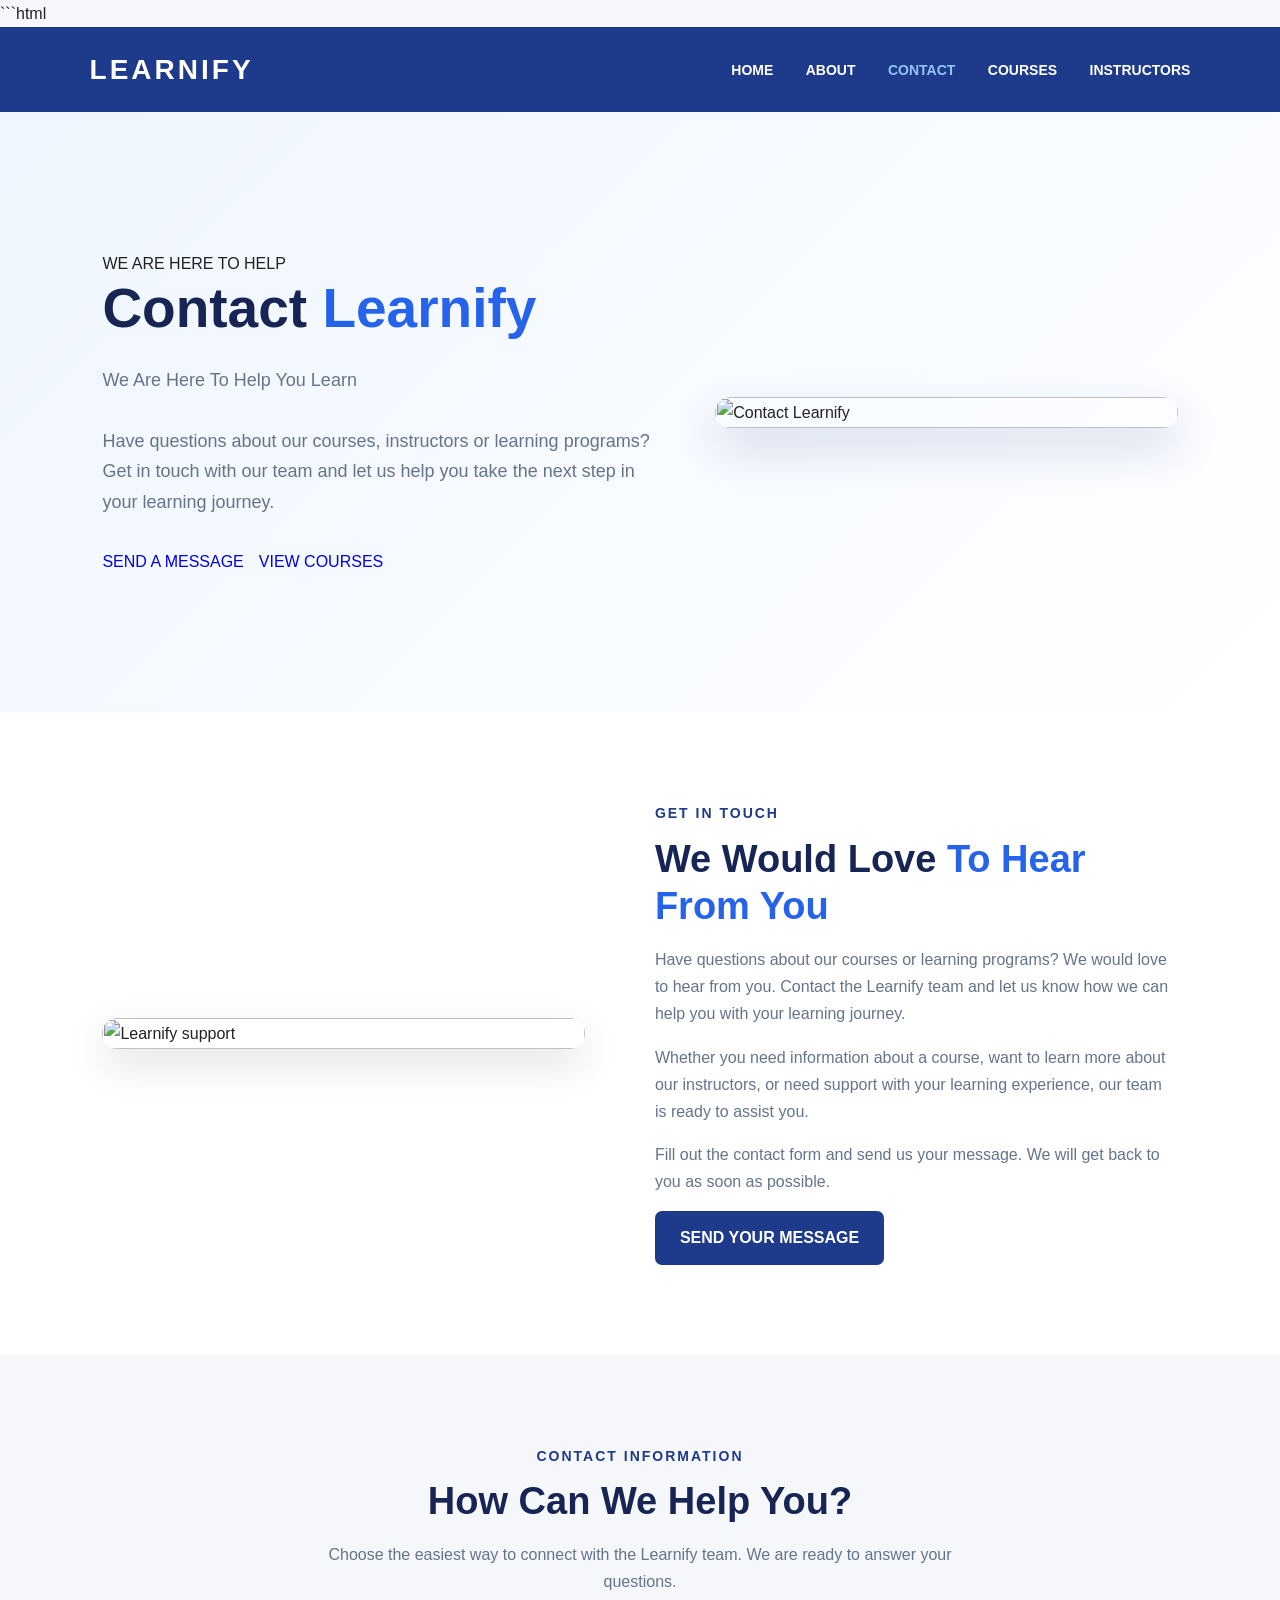
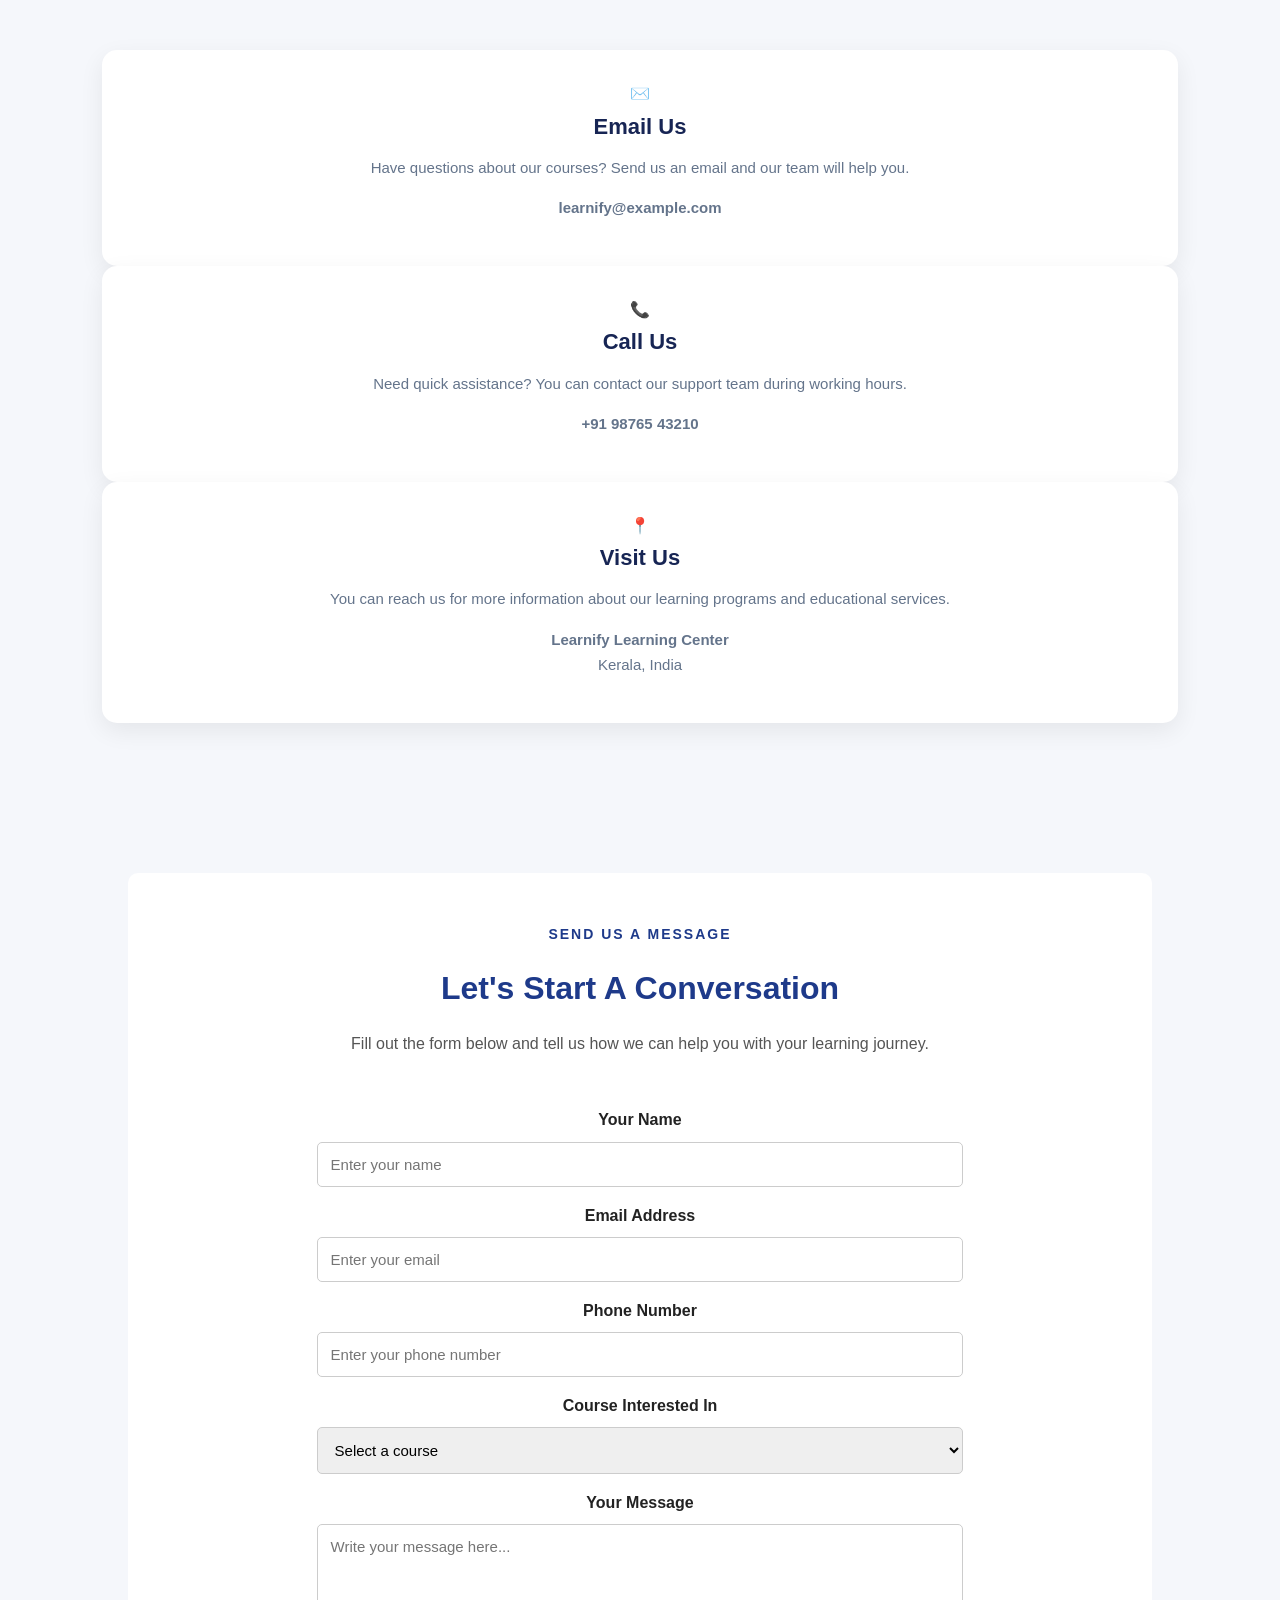
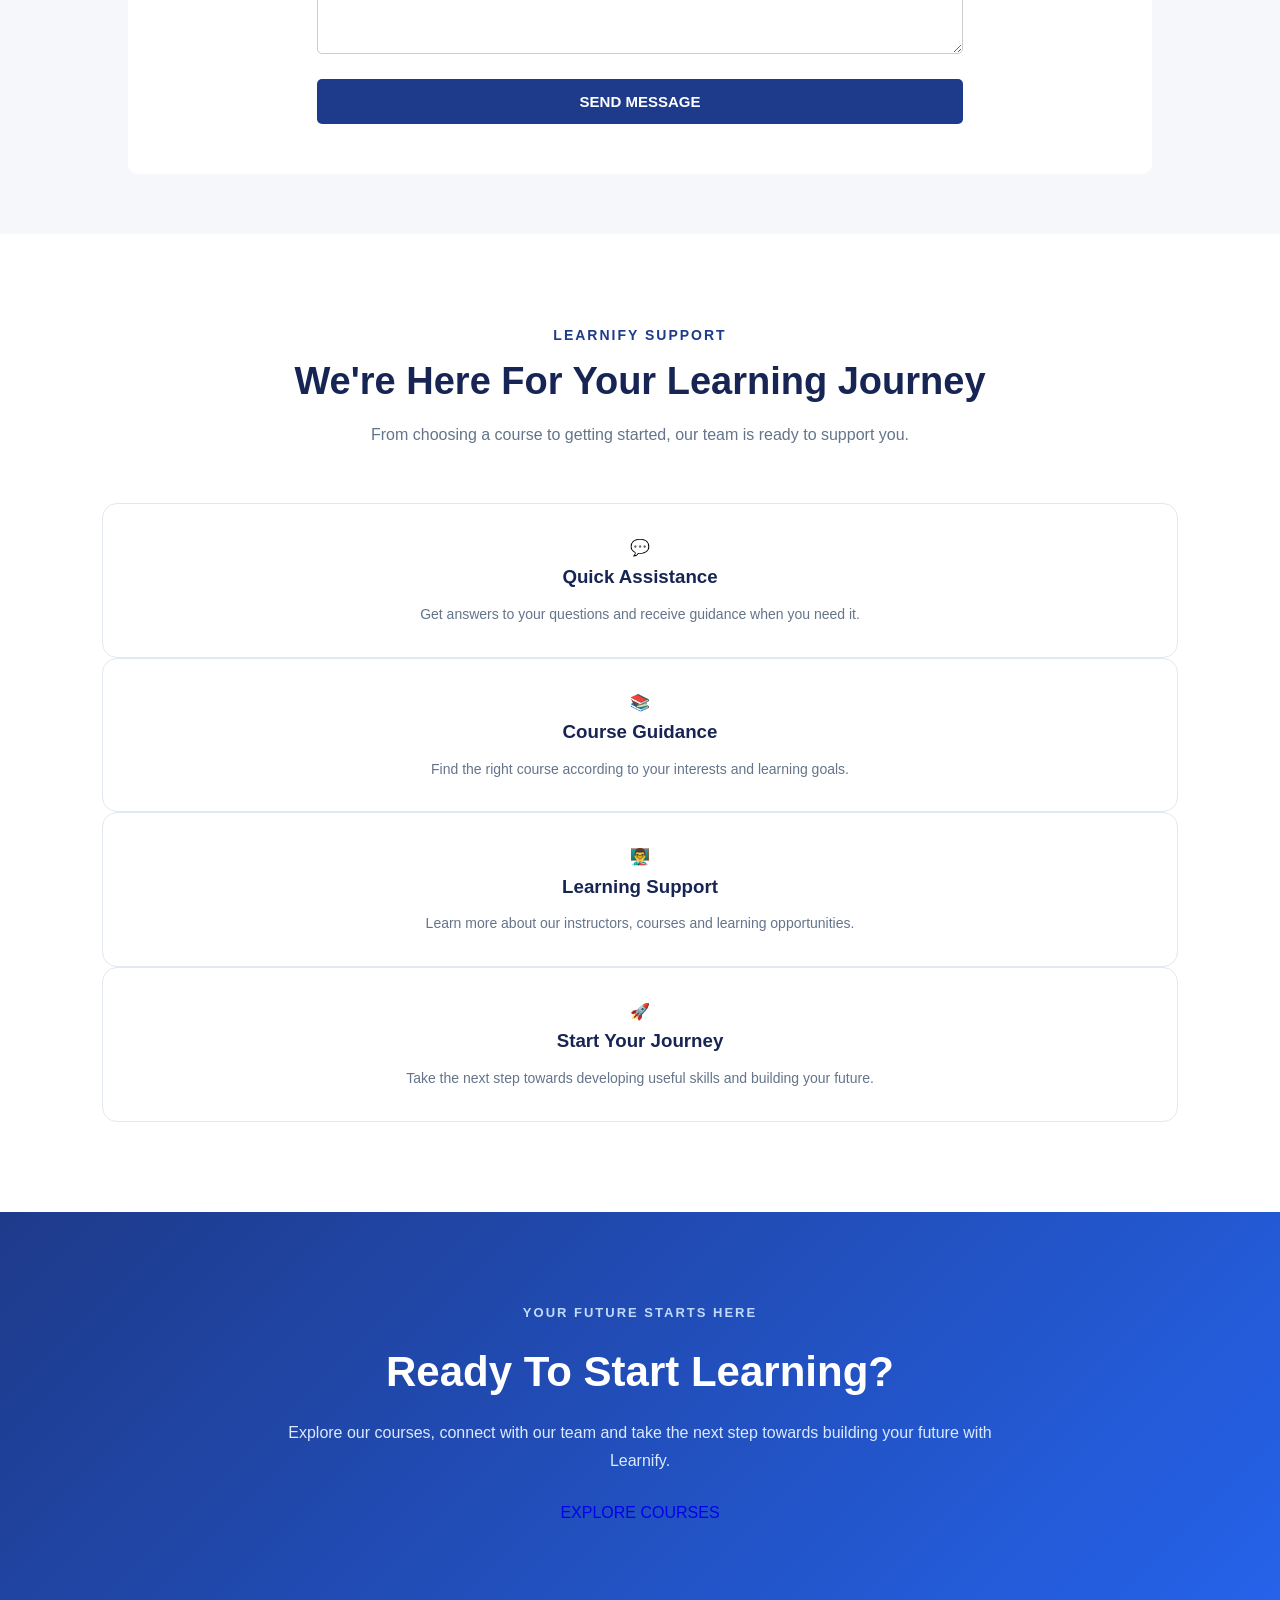
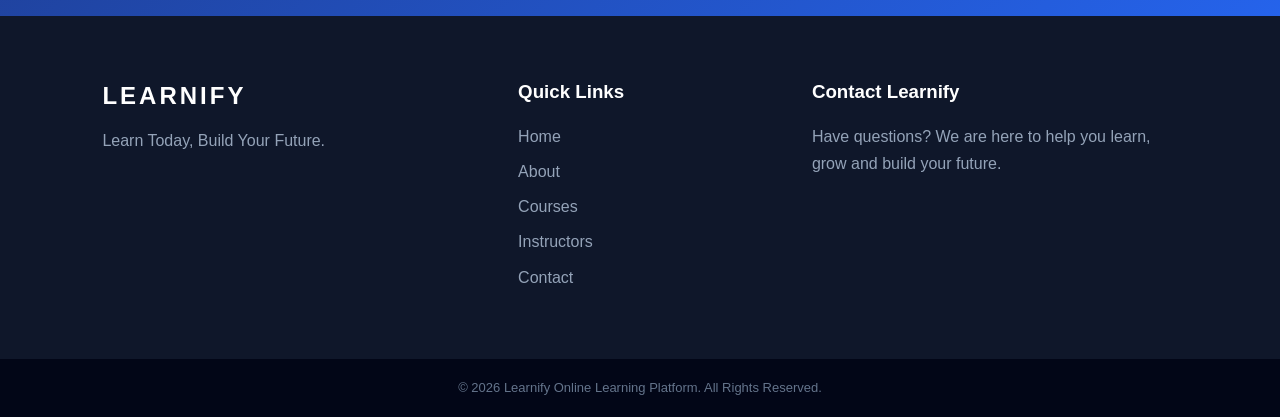
==== contact.html @ 984e8131 "Add files via upload" ====
```html
<!DOCTYPE html>
<html lang="en">

<head>

    <meta charset="UTF-8">

    <meta name="viewport" content="width=device-width, initial-scale=1.0">

    <title>Contact Learnify</title>

    <link rel="stylesheet" href="styles.css">

</head>

<body>


    <!-- ================= NAVIGATION BAR ================= -->

    <header class="navbar">

        <div class="logo">

            <h1>LEARNIFY</h1>

        </div>


        <div class="linkbox">

            <a href="index.html" class="toplink">HOME</a>

            <a href="about.html" class="toplink">ABOUT</a>

            <a href="contact.html" class="toplink active">CONTACT</a>

            <a href="courses.html" class="toplink">COURSES</a>

            <a href="instructor.html" class="toplink">INSTRUCTORS</a>

        </div>

    </header>


    <!-- ================= CONTACT HERO ================= -->

    <section class="hero">

        <div class="hero-content">

            <span class="hero-label">
                WE ARE HERE TO HELP
            </span>

            <h1>
                Contact
                <span>Learnify</span>
            </h1>

            <p>
                We Are Here To Help You Learn
            </p>

            <p>
                Have questions about our courses, instructors or
                learning programs? Get in touch with our team and
                let us help you take the next step in your learning journey.
            </p>

            <div class="hero-buttons">

                <a href="#contact-form" class="btn-primary">
                    SEND A MESSAGE
                </a>

                <a href="courses.html" class="btn-secondary">
                    VIEW COURSES
                </a>

            </div>

        </div>


        <div class="hero-image">

            <img
                src="images/contact learnify.png"
                alt="Contact Learnify"
            >

        </div>

    </section>


    <!-- ================= CONTACT INTRODUCTION ================= -->

    <section class="about-section">

        <div class="about-image">

            <img
                src="images/contact learnify.png"
                alt="Learnify support"
            >

        </div>


        <div class="about-content">

            <span class="section-label">
                GET IN TOUCH
            </span>

            <h2>
                We Would Love
                <span>To Hear From You</span>
            </h2>

            <p>
                Have questions about our courses or learning programs?
                We would love to hear from you. Contact the Learnify
                team and let us know how we can help you with your
                learning journey.
            </p>

            <p>
                Whether you need information about a course, want to
                learn more about our instructors, or need support with
                your learning experience, our team is ready to assist you.
            </p>

            <p>
                Fill out the contact form and send us your message.
                We will get back to you as soon as possible.
            </p>

            <a href="#contact-form" class="read-btn">
                SEND YOUR MESSAGE
            </a>

        </div>

    </section>


    <!-- ================= CONTACT INFORMATION ================= -->

    <section class="services">

        <div class="section-heading">

            <span class="section-label">
                CONTACT INFORMATION
            </span>

            <h2>
                How Can We Help You?
            </h2>

            <p>
                Choose the easiest way to connect with the Learnify team.
                We are ready to answer your questions.
            </p>

        </div>


        <div class="service-grid">


            <!-- EMAIL -->

            <div class="service-card">

                <div class="service-icon">
                    ✉️
                </div>

                <h3>
                    Email Us
                </h3>

                <p>
                    Have questions about our courses?
                    Send us an email and our team will
                    help you.
                </p>

                <p>
                    <b>learnify@example.com</b>
                </p>

            </div>


            <!-- PHONE -->

            <div class="service-card">

                <div class="service-icon">
                    📞
                </div>

                <h3>
                    Call Us
                </h3>

                <p>
                    Need quick assistance? You can contact
                    our support team during working hours.
                </p>

                <p>
                    <b>+91 98765 43210</b>
                </p>

            </div>


            <!-- ADDRESS -->

            <div class="service-card">

                <div class="service-icon">
                    📍
                </div>

                <h3>
                    Visit Us
                </h3>

                <p>
                    You can reach us for more information
                    about our learning programs and
                    educational services.
                </p>

                <p>
                    <b>Learnify Learning Center</b><br>
                    Kerala, India
                </p>

            </div>

        </div>

    </section>


    <!-- ================= CONTACT FORM ================= -->


<!-- ================= CONTACT SECTION ================= -->

<section class="contact-section" id="contact-form">

    <div class="contact-content">

        <span class="section-label">
            SEND US A MESSAGE
        </span>

        <h2>
            Let's Start A Conversation
        </h2>

        <p>
            Fill out the form below and tell us how we can
            help you with your learning journey.
        </p>

    </div>


    <div class="contact-form">

        <form action="#" method="post">

            <!-- NAME -->
            <label for="name">
                Your Name
            </label>

            <input
                type="text"
                id="name"
                name="name"
                placeholder="Enter your name"
                required
            >


            <!-- EMAIL -->
            <label for="email">
                Email Address
            </label>

            <input
                type="email"
                id="email"
                name="email"
                placeholder="Enter your email"
                required
            >


            <!-- PHONE -->
            <label for="phone">
                Phone Number
            </label>

            <input
                type="tel"
                id="phone"
                name="phone"
                placeholder="Enter your phone number"
            >


            <!-- COURSE -->
            <label for="course">
                Course Interested In
            </label>

            <select id="course" name="course" required>

                <option value="">
                    Select a course
                </option>

                <option value="web-development">
                    Web Development
                </option>

                <option value="python">
                    Python Programming
                </option>

                <option value="ui-ux">
                    UI/UX Design
                </option>

                <option value="digital-marketing">
                    Digital Marketing
                </option>

            </select>


            <!-- MESSAGE -->
            <label for="message">
                Your Message
            </label>

            <textarea
                id="message"
                name="message"
                rows="6"
                placeholder="Write your message here..."
                required
            ></textarea>


            <!-- BUTTON -->
            <button type="submit">
                SEND MESSAGE
            </button>

        </form>

    </div>

</section>




    <!-- ================= WHY CONTACT LEARNIFY ================= -->

    <section class="why-section">

        <div class="section-heading">

            <span class="section-label">
                LEARNIFY SUPPORT
            </span>

            <h2>
                We're Here For Your Learning Journey
            </h2>

            <p>
                From choosing a course to getting started,
                our team is ready to support you.
            </p>

        </div>


        <div class="why-grid">


            <div class="why-card">

                <div class="why-icon">
                    💬
                </div>

                <h3>
                    Quick Assistance
                </h3>

                <p>
                    Get answers to your questions and
                    receive guidance when you need it.
                </p>

            </div>


            <div class="why-card">

                <div class="why-icon">
                    📚
                </div>

                <h3>
                    Course Guidance
                </h3>

                <p>
                    Find the right course according to
                    your interests and learning goals.
                </p>

            </div>


            <div class="why-card">

                <div class="why-icon">
                    👨‍🏫
                </div>

                <h3>
                    Learning Support
                </h3>

                <p>
                    Learn more about our instructors,
                    courses and learning opportunities.
                </p>

            </div>


            <div class="why-card">

                <div class="why-icon">
                    🚀
                </div>

                <h3>
                    Start Your Journey
                </h3>

                <p>
                    Take the next step towards developing
                    useful skills and building your future.
                </p>

            </div>

        </div>

    </section>


    <!-- ================= CALL TO ACTION ================= -->

    <section class="cta-section">

        <div class="cta-content">

            <span class="section-label">
                YOUR FUTURE STARTS HERE
            </span>

            <h2>
                Ready To Start Learning?
            </h2>

            <p>
                Explore our courses, connect with our team
                and take the next step towards building
                your future with Learnify.
            </p>

            <a href="courses.html" class="cta-btn">
                EXPLORE COURSES
            </a>

        </div>

    </section>


    <!-- ================= FOOTER ================= -->

    <footer class="footer">


        <div class="footer-logo">

            <h2>
                LEARNIFY
            </h2>

            <p>
                Learn Today, Build Your Future.
            </p>

        </div>


        <div class="footer-links">

            <h3>
                Quick Links
            </h3>

            <a href="index.html">
                Home
            </a>

            <a href="about.html">
                About
            </a>

            <a href="courses.html">
                Courses
            </a>

            <a href="instructor.html">
                Instructors
            </a>

            <a href="contact.html">
                Contact
            </a>

        </div>


        <div class="footer-info">

            <h3>
                Contact Learnify
            </h3>

            <p>
                Have questions?
                We are here to help you learn,
                grow and build your future.
            </p>

        </div>

    </footer>


    <!-- ================= COPYRIGHT ================= -->

    <div class="copyright">

        <p>
            © 2026 Learnify Online Learning Platform.
            All Rights Reserved.
        </p>

    </div>


</body>

</html>
---- styles.css ----
/* =========================
   GENERAL
========================= */

* {
    margin: 0;
    padding: 0;
    box-sizing: border-box;
}

html {
    scroll-behavior: smooth;
}

body {
    font-family: Arial, Helvetica, sans-serif;
    background-color: #f5f7fb;
    color: #222;
    line-height: 1.7;
}

a {
    text-decoration: none;
}


/* =========================
   NAVIGATION
========================= */

.navbar {
    width: 100%;
    min-height: 85px;
    display: flex;
    align-items: center;
    background-color: #1e3a8a;
    padding: 0 7%;
}

.logo {
    width: 30%;
}

.logo h1 {
    color: white;
    letter-spacing: 3px;
    font-size: 28px;
}

.linkbox {
    width: 70%;
    text-align: right;
}

.toplink {
    color: white;
    display: inline-block;
    margin-left: 28px;
    font-size: 14px;
    font-weight: bold;
    transition: 0.3s;
}

.toplink:hover,
.toplink.active {
    color: #93c5fd;
}


/* =========================
   HERO
========================= */

.hero {
    min-height: 600px;
    display: flex;
    align-items: center;
    justify-content: space-between;
    padding: 70px 8%;
    background: linear-gradient(
        135deg,
        #eff6ff,
        #ffffff
    );
}

.hero-content {
    width: 52%;
}

.hero-small {
    display: inline-block;
    color: #2563eb;
    font-size: 14px;
    font-weight: bold;
    letter-spacing: 2px;
    margin-bottom: 15px;
}

.hero h1 {
    font-size: 55px;
    line-height: 1.15;
    color: #172554;
    margin-bottom: 25px;
}

.hero h1 span {
    color: #2563eb;
}

.hero p {
    max-width: 580px;
    font-size: 18px;
    color: #64748b;
    margin-bottom: 30px;
}

.hero-image {
    width: 43%;
}

.hero-image img {
    width: 100%;
    border-radius: 25px;
    box-shadow: 0 20px 45px rgba(30, 58, 138, 0.18);
}


/* =========================
   BUTTONS
========================= */

.hero-buttons {
    display: flex;
    gap: 15px;
}

.primary-btn,
.secondary-btn,
.read-btn,
.cta-button {
    display: inline-block;
    padding: 13px 25px;
    border-radius: 7px;
    font-weight: bold;
    transition: 0.3s;
}

.primary-btn {
    background-color: #2563eb;
    color: white;
}

.primary-btn:hover {
    background-color: #1d4ed8;
    transform: translateY(-3px);
}

.secondary-btn {
    border: 2px solid #2563eb;
    color: #2563eb;
}

.secondary-btn:hover {
    background-color: #2563eb;
    color: white;
}

.read-btn {
    background-color: #1e3a8a;
    color: white;
}

.read-btn:hover {
    background-color: #2563eb;
    transform: translateY(-3px);
}


/* =========================
   COMMON SECTION
========================= */

section {
    padding: 90px 8%;
}

.section-heading {
    text-align: center;
    max-width: 700px;
    margin: 0 auto 55px;
}

.section-label {
    color: #2563eb;
    font-size: 13px;
    font-weight: bold;
    letter-spacing: 2px;
}

.section-heading h2,
.about-content h2,
.benefits-content h2 {
    font-size: 38px;
    color: #172554;
    line-height: 1.25;
    margin: 10px 0 15px;
}

.section-heading p {
    color: #64748b;
}


/* =========================
   ABOUT
========================= */

.about-section {
    display: flex;
    align-items: center;
    gap: 70px;
    background-color: white;
}

.about-image {
    width: 48%;
}

.about-image img {
    width: 100%;
    border-radius: 20px;
    box-shadow: 0 15px 40px rgba(0, 0, 0, 0.12);
}

.about-content {
    width: 52%;
}

.about-content h2 span,
.benefits-content h2 span {
    color: #2563eb;
}

.about-content p {
    color: #64748b;
    margin-bottom: 16px;
}


/* =========================
   SERVICES
========================= */

.services-section {
    background-color: #f5f7fb;
}

.service-container {
    display: grid;
    grid-template-columns: repeat(3, 1fr);
    gap: 25px;
}

.service-card {
    position: relative;
    background-color: white;
    padding: 30px;
    border-radius: 15px;
    text-align: center;
    box-shadow: 0 8px 25px rgba(0, 0, 0, 0.07);
    transition: 0.3s;
}

.service-card:hover {
    transform: translateY(-10px);
    box-shadow: 0 18px 35px rgba(30, 58, 138, 0.15);
}

.service-number {
    position: absolute;
    top: 18px;
    right: 20px;
    color: #dbeafe;
    font-size: 22px;
    font-weight: bold;
}

.service-pic {
    width: 100%;
    height: 190px;
    object-fit: cover;
    border-radius: 10px;
    margin-bottom: 20px;
}

.service-card h3 {
    color: #172554;
    font-size: 22px;
    margin-bottom: 10px;
}

.service-card p {
    color: #64748b;
    font-size: 15px;
    margin-bottom: 15px;
}

.service-card a {
    color: #2563eb;
    font-weight: bold;
}


/* =========================
   WHY CHOOSE US
========================= */

.why-section {
    background-color: white;
}

.why-container {
    display: grid;
    grid-template-columns: repeat(4, 1fr);
    gap: 20px;
}

.why-card {
    padding: 30px 22px;
    border: 1px solid #e2e8f0;
    border-radius: 15px;
    text-align: center;
    transition: 0.3s;
}

.why-card:hover {
    border-color: #2563eb;
    transform: translateY(-7px);
}

.icon-circle {
    width: 55px;
    height: 55px;
    margin: 0 auto 18px;
    display: flex;
    justify-content: center;
    align-items: center;
    border-radius: 50%;
    background-color: #dbeafe;
    color: #2563eb;
    font-size: 22px;
    font-weight: bold;
}

.why-card h3 {
    color: #172554;
    margin-bottom: 10px;
}

.why-card p {
    color: #64748b;
    font-size: 14px;
}


/* =========================
   PROCESS
========================= */

.process-section {
    background-color: #eff6ff;
}

.process-container {
    display: grid;
    grid-template-columns: repeat(4, 1fr);
    gap: 20px;
}

.process-card {
    background-color: white;
    padding: 30px 22px;
    border-radius: 15px;
    position: relative;
    box-shadow: 0 8px 20px rgba(30, 58, 138, 0.08);
}

.process-number {
    color: #2563eb;
    font-size: 32px;
    font-weight: bold;
    margin-bottom: 15px;
}

.process-card h3 {
    color: #172554;
    margin-bottom: 10px;
}

.process-card p {
    color: #64748b;
    font-size: 14px;
}


/* =========================
   BENEFITS
========================= */

.benefits-section {
    background-color: #172554;
    display: flex;
    gap: 60px;
    align-items: center;
}

.benefits-content {
    width: 40%;
}

.benefits-content h2 {
    color: white;
}

.benefits-content p {
    color: #cbd5e1;
    margin-bottom: 15px;
}

.benefits-container {
    width: 60%;
    display: grid;
    grid-template-columns: repeat(3, 1fr);
    gap: 15px;
}

.benefit-card {
    background-color: rgba(255, 255, 255, 0.08);
    padding: 25px;
    border-radius: 12px;
    border: 1px solid rgba(255, 255, 255, 0.12);
}

.benefit-card h3 {
    color: white;
    margin-bottom: 10px;
}

.benefit-card p {
    color: #cbd5e1;
    font-size: 14px;
}


/* =========================
   CATEGORIES
========================= */

.categories-section {
    background-color: #f8fafc;
}

.category-container {
    display: grid;
    grid-template-columns: repeat(4, 1fr);
    gap: 20px;
}

.category-card {
    background-color: white;
    padding: 30px;
    border-radius: 15px;
    text-align: center;
    border: 1px solid #e2e8f0;
    transition: 0.3s;
}

.category-card:hover {
    transform: translateY(-8px);
    box-shadow: 0 15px 30px rgba(30, 58, 138, 0.1);
}

.category-icon {
    display: flex;
    width: 70px;
    height: 70px;
    margin: 0 auto 20px;
    align-items: center;
    justify-content: center;
    border-radius: 50%;
    background-color: #dbeafe;
    color: #2563eb;
    font-weight: bold;
}

.category-card h3 {
    color: #172554;
    margin-bottom: 10px;
}

.category-card p {
    color: #64748b;
    font-size: 14px;
}


/* =========================
   POPULAR COURSES
========================= */

.courses-section {
    background-color: white;
}

.course-container {
    display: grid;
    grid-template-columns: repeat(4, 1fr);
    gap: 22px;
}

.course-card {
    border-radius: 15px;
    overflow: hidden;
    background-color: white;
    border: 1px solid #e2e8f0;
    transition: 0.3s;
}

.course-card:hover {
    transform: translateY(-8px);
    box-shadow: 0 18px 35px rgba(30, 58, 138, 0.12);
}

.course-top {
    height: 130px;
    background: linear-gradient(
        135deg,
        #1e3a8a,
        #2563eb
    );
    color: white;
    display: flex;
    align-items: center;
    justify-content: center;
    font-size: 14px;
    font-weight: bold;
    letter-spacing: 1px;
}

.course-content {
    padding: 25px;
}

.course-content h3 {
    color: #172554;
    margin-bottom: 10px;
}

.course-content p {
    color: #64748b;
    font-size: 14px;
    margin-bottom: 15px;
}

.course-content a {
    color: #2563eb;
    font-weight: bold;
}


/* =========================
   CTA
========================= */

.cta-section {
    background: linear-gradient(
        135deg,
        #1e3a8a,
        #2563eb
    );
    text-align: center;
}

.cta-content {
    max-width: 750px;
    margin: auto;
}

.cta-content > span {
    color: #bfdbfe;
    font-size: 13px;
    font-weight: bold;
    letter-spacing: 2px;
}

.cta-content h2 {
    color: white;
    font-size: 42px;
    margin: 12px 0;
}

.cta-content p {
    color: #dbeafe;
    margin-bottom: 25px;
}

.cta-button {
    background-color: white;
    color: #1e3a8a;
}

.cta-button:hover {
    transform: translateY(-3px);
    background-color: #eff6ff;
}


/* =========================
   CONTACT
========================= */

.contact-section {
    background-color: #f8fafc;
    text-align: center;
}

.contact-content {
    max-width: 650px;
    margin: auto;
}

.contact-content h2 {
    color: #172554;
    font-size: 40px;
    margin: 10px 0;
}

.contact-content p {
    color: #64748b;
    margin-bottom: 25px;
}


/* =========================
   FOOTER
========================= */

.footer {
    background-color: #0f172a;
    color: white;
    padding: 60px 8%;
    display: grid;
    grid-template-columns: 1.5fr 1fr 1.5fr;
    gap: 50px;
}

.footer-logo h2 {
    letter-spacing: 3px;
    margin-bottom: 10px;
}

.footer-logo p,
.footer-info p {
    color: #94a3b8;
}

.footer-links h3,
.footer-info h3 {
    margin-bottom: 15px;
}

.footer-links a {
    display: block;
    color: #94a3b8;
    margin-bottom: 8px;
    transition: 0.3s;
}

.footer-links a:hover {
    color: white;
}

.copyright {
    background-color: #020617;
    color: #64748b;
    text-align: center;
    padding: 18px;
}

.copyright p {
    font-size: 13px;
}


/* =========================
   RESPONSIVE TABLET
========================= */

@media (max-width: 1000px) {

    .hero {
        padding: 60px 5%;
    }

    .hero h1 {
        font-size: 45px;
    }

    section {
        padding: 70px 5%;
    }

    .service-container,
    .why-container,
    .process-container,
    .category-container,
    .course-container {
        grid-template-columns: repeat(2, 1fr);
    }

    .benefits-section {
        display: block;
    }

    .benefits-content,
    .benefits-container {
        width: 100%;
    }

    .benefits-container {
        margin-top: 30px;
    }

}


/* =========================
   RESPONSIVE MOBILE
========================= */

@media (max-width: 700px) {

    .navbar {
        display: block;
        text-align: center;
        padding: 20px;
    }

    .logo,
    .linkbox {
        width: 100%;
        text-align: center;
    }

    .logo {
        margin-bottom: 15px;
    }

    .toplink {
        margin: 7px;
        font-size: 12px;
    }


    .hero {
        display: block;
        text-align: center;
        padding: 50px 6%;
    }

    .hero-content,
    .hero-image {
        width: 100%;
    }

    .hero-image {
        margin-top: 40px;
    }

    .hero h1 {
        font-size: 38px;
    }

    .hero p {
        font-size: 16px;
    }

    .hero-buttons {
        justify-content: center;
        flex-wrap: wrap;
    }


    .about-section {
        display: block;
    }

    .about-image,
    .about-content {
        width: 100%;
    }

    .about-content {
        margin-top: 35px;
    }


    .service-container,
    .why-container,
    .process-container,
    .category-container,
    .course-container {
        grid-template-columns: 1fr;
    }


    .benefits-section {
        display: block;
    }

    .benefits-content,
    .benefits-container {
        width: 100%;
    }

    .benefits-container {
        grid-template-columns: 1fr;
        margin-top: 30px;
    }


    .section-heading h2,
    .about-content h2,
    .benefits-content h2 {
        font-size: 30px;
    }

    .cta-content h2 {
        font-size: 32px;
    }


    .footer {
        grid-template-columns: 1fr;
        gap: 30px;
        padding: 45px 8%;
    }

}



/* ================= CONTACT SECTION ================= */

.contact-section {
    width: 80%;
    margin: 60px auto;
    padding: 50px;
    background-color: white;
    border-radius: 10px;
    box-sizing: border-box;
}


/* Contact heading */

.contact-content {
    text-align: center;
    margin-bottom: 35px;
}

.section-label {
    color: #1e3a8a;
    font-size: 14px;
    font-weight: bold;
    letter-spacing: 2px;
}

.contact-content h2 {
    font-size: 32px;
    color: #1e3a8a;
    margin: 15px 0;
}

.contact-content p {
    color: #555;
    font-size: 16px;
    line-height: 1.6;
}


/* Form */

.contact-form {
    width: 70%;
    margin: auto;
}

.contact-form form {
    display: flex;
    flex-direction: column;
}

.contact-form label {
    margin-bottom: 8px;
    margin-top: 15px;
    font-weight: bold;
    color: #222;
}

.contact-form input,
.contact-form select,
.contact-form textarea {
    width: 100%;
    padding: 13px;
    border: 1px solid #ccc;
    border-radius: 5px;
    font-size: 15px;
    font-family: Arial, Helvetica, sans-serif;
    box-sizing: border-box;
}

.contact-form input:focus,
.contact-form select:focus,
.contact-form textarea:focus {
    outline: none;
    border-color: #1e3a8a;
}

.contact-form textarea {
    resize: vertical;
}


/* Button */

.contact-form button {
    margin-top: 25px;
    padding: 14px;
    background-color: #1e3a8a;
    color: white;
    border: none;
    border-radius: 5px;
    font-size: 15px;
    font-weight: bold;
    cursor: pointer;
}

.contact-form button:hover {
    background-color: #162d6b;
}


/* ================= MOBILE ================= */

@media (max-width: 768px) {

    .contact-section {
        width: 90%;
        padding: 30px 20px;
    }

    .contact-form {
        width: 100%;
    }

    .contact-content h2 {
        font-size: 26px;
    }

}
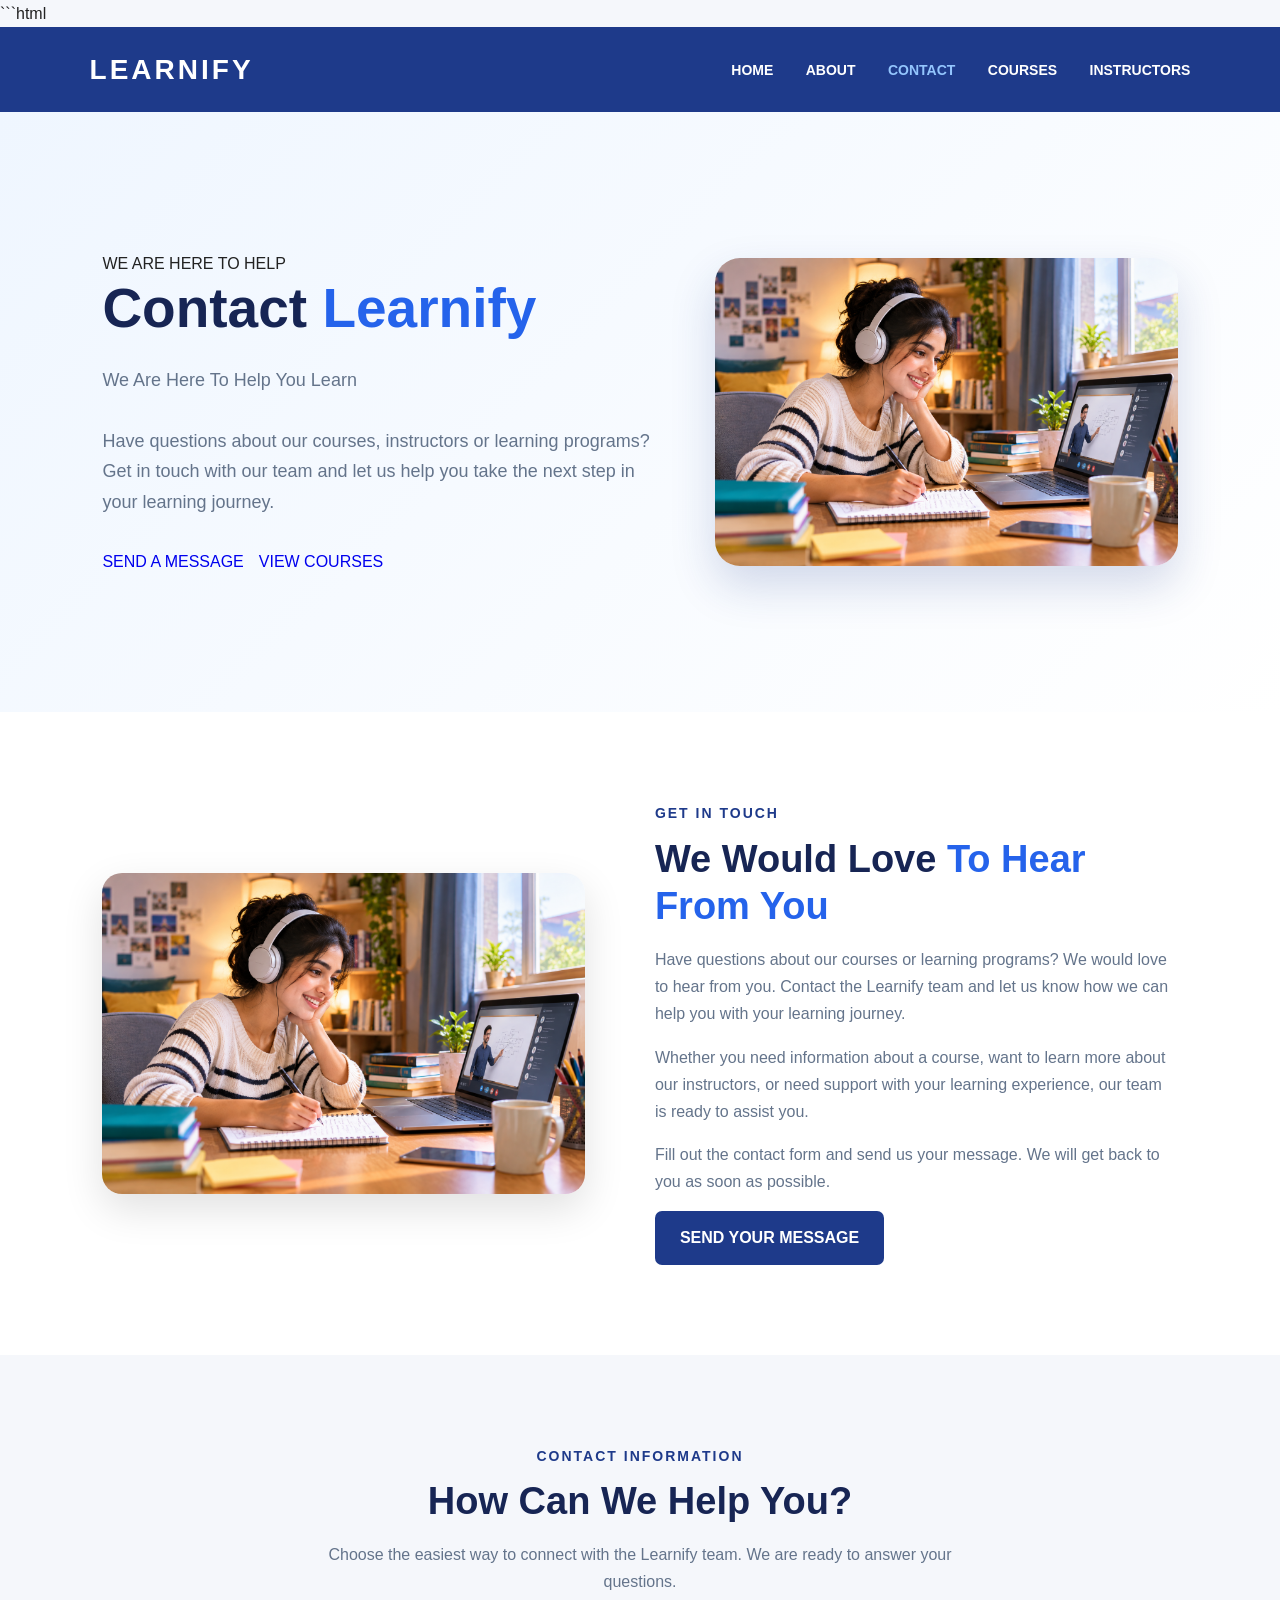
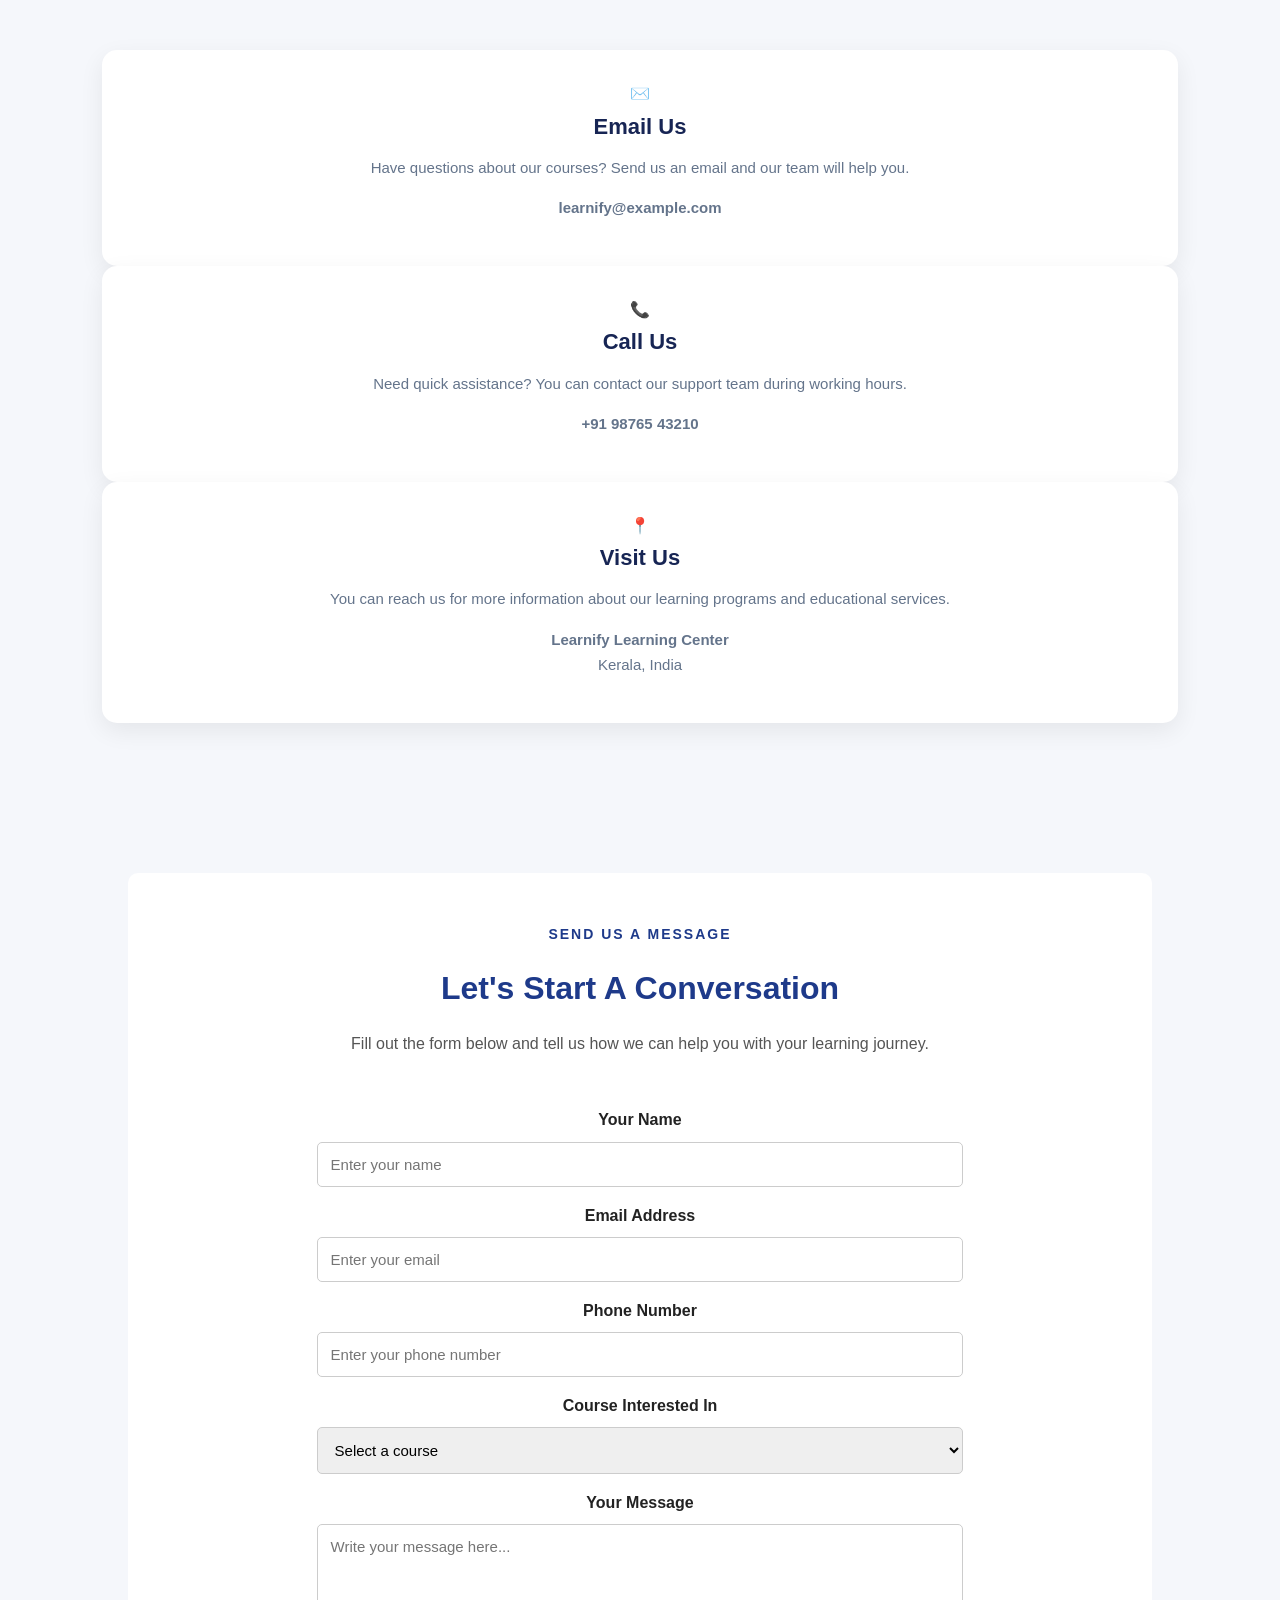
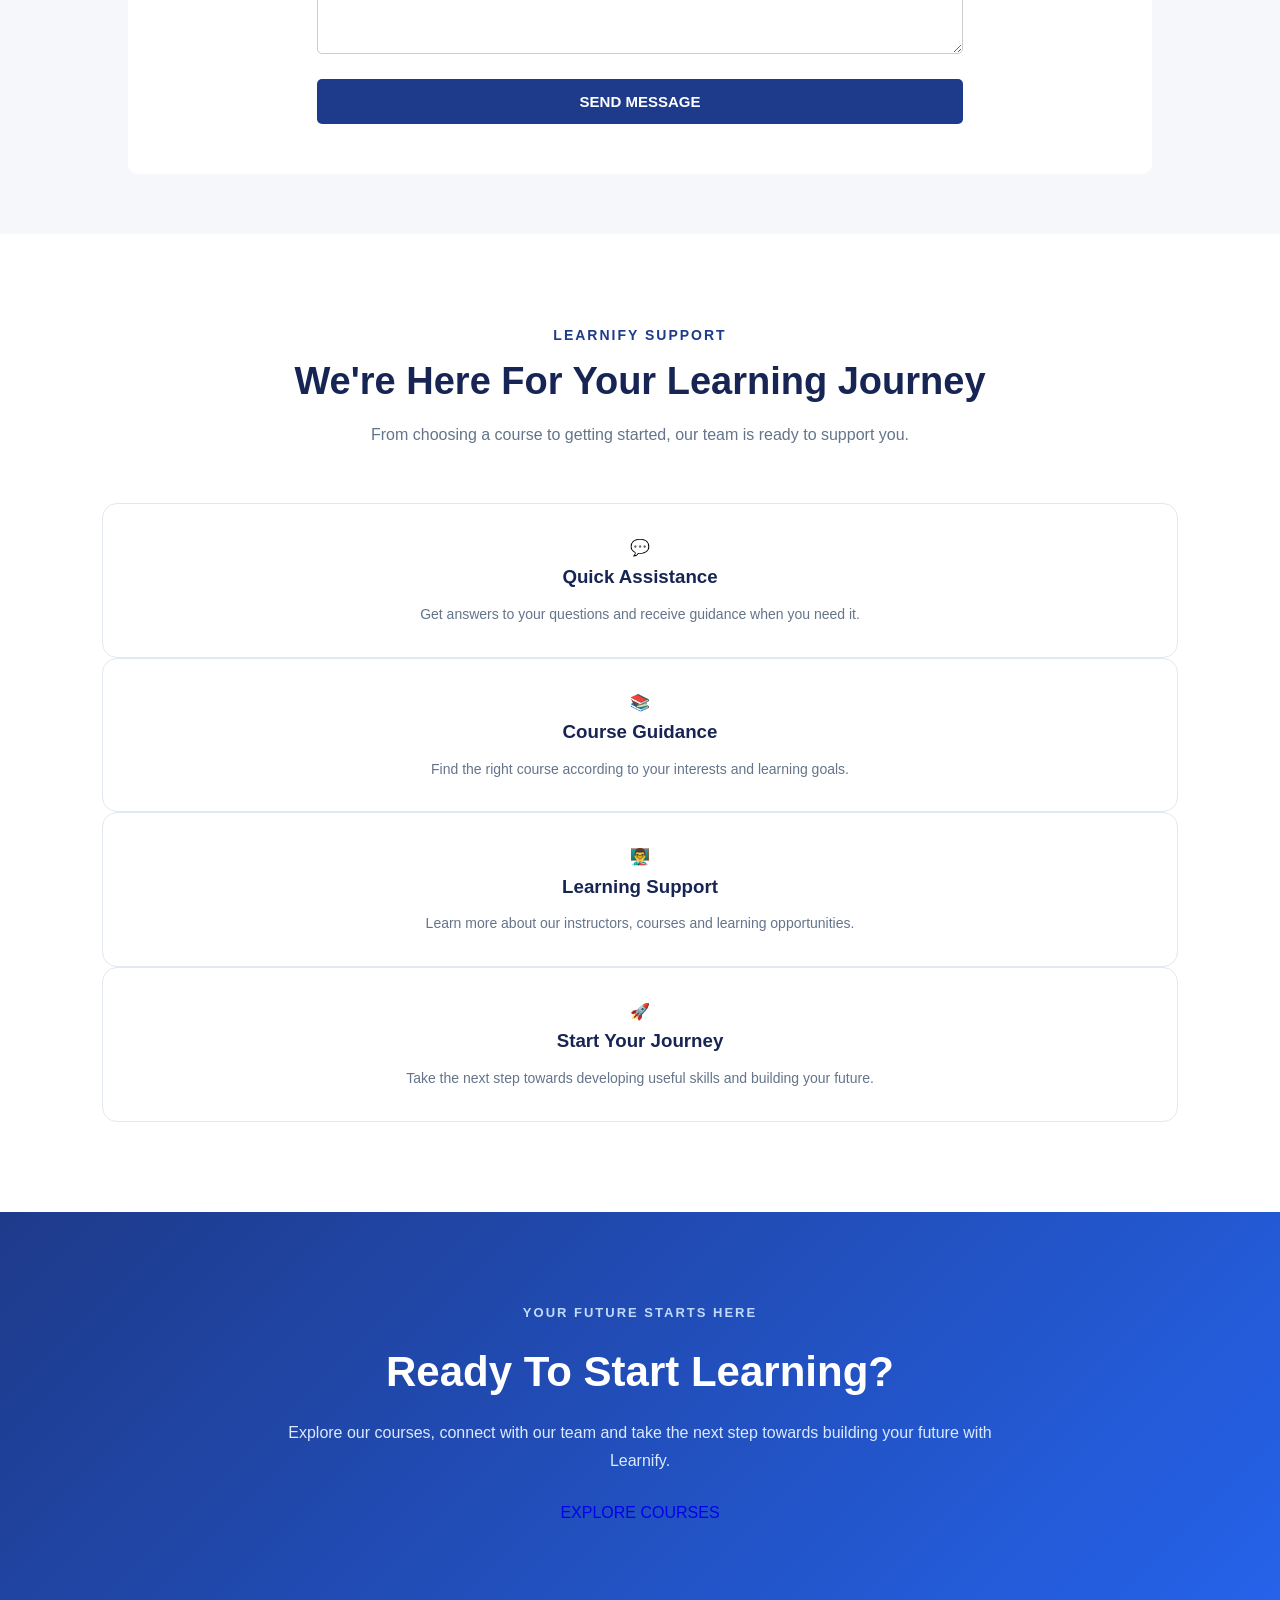
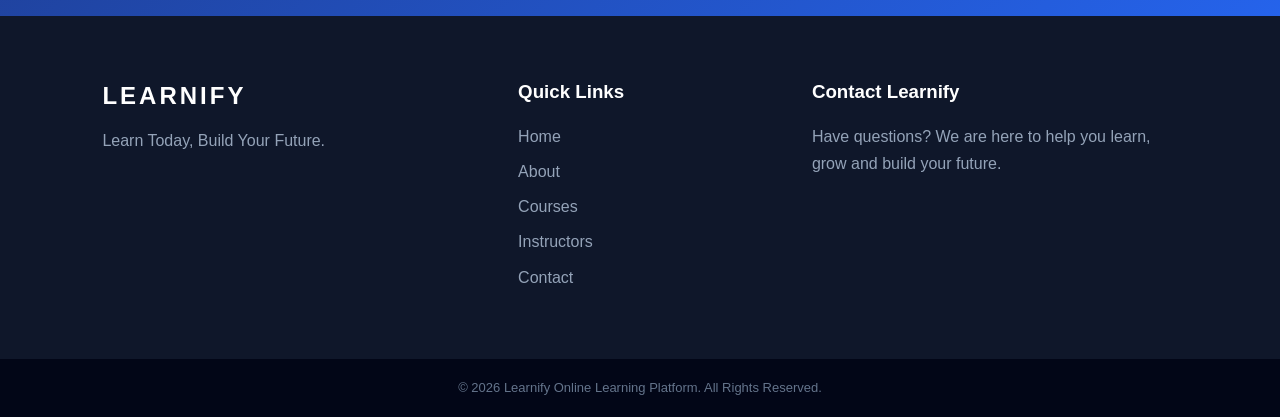
==== commit 0b8042dc: "Update contact.html" ====
--- a/contact.html
+++ b/contact.html
@@ -88,7 +88,7 @@
         <div class="hero-image">
 
             <img
-                src="images/contact learnify.png"
+                src="Images/contact learnify.png"
                 alt="Contact Learnify"
             >
 
@@ -104,7 +104,7 @@
         <div class="about-image">
 
             <img
-                src="images/contact learnify.png"
+                src="Images/contact learnify.png"
                 alt="Learnify support"
             >
 
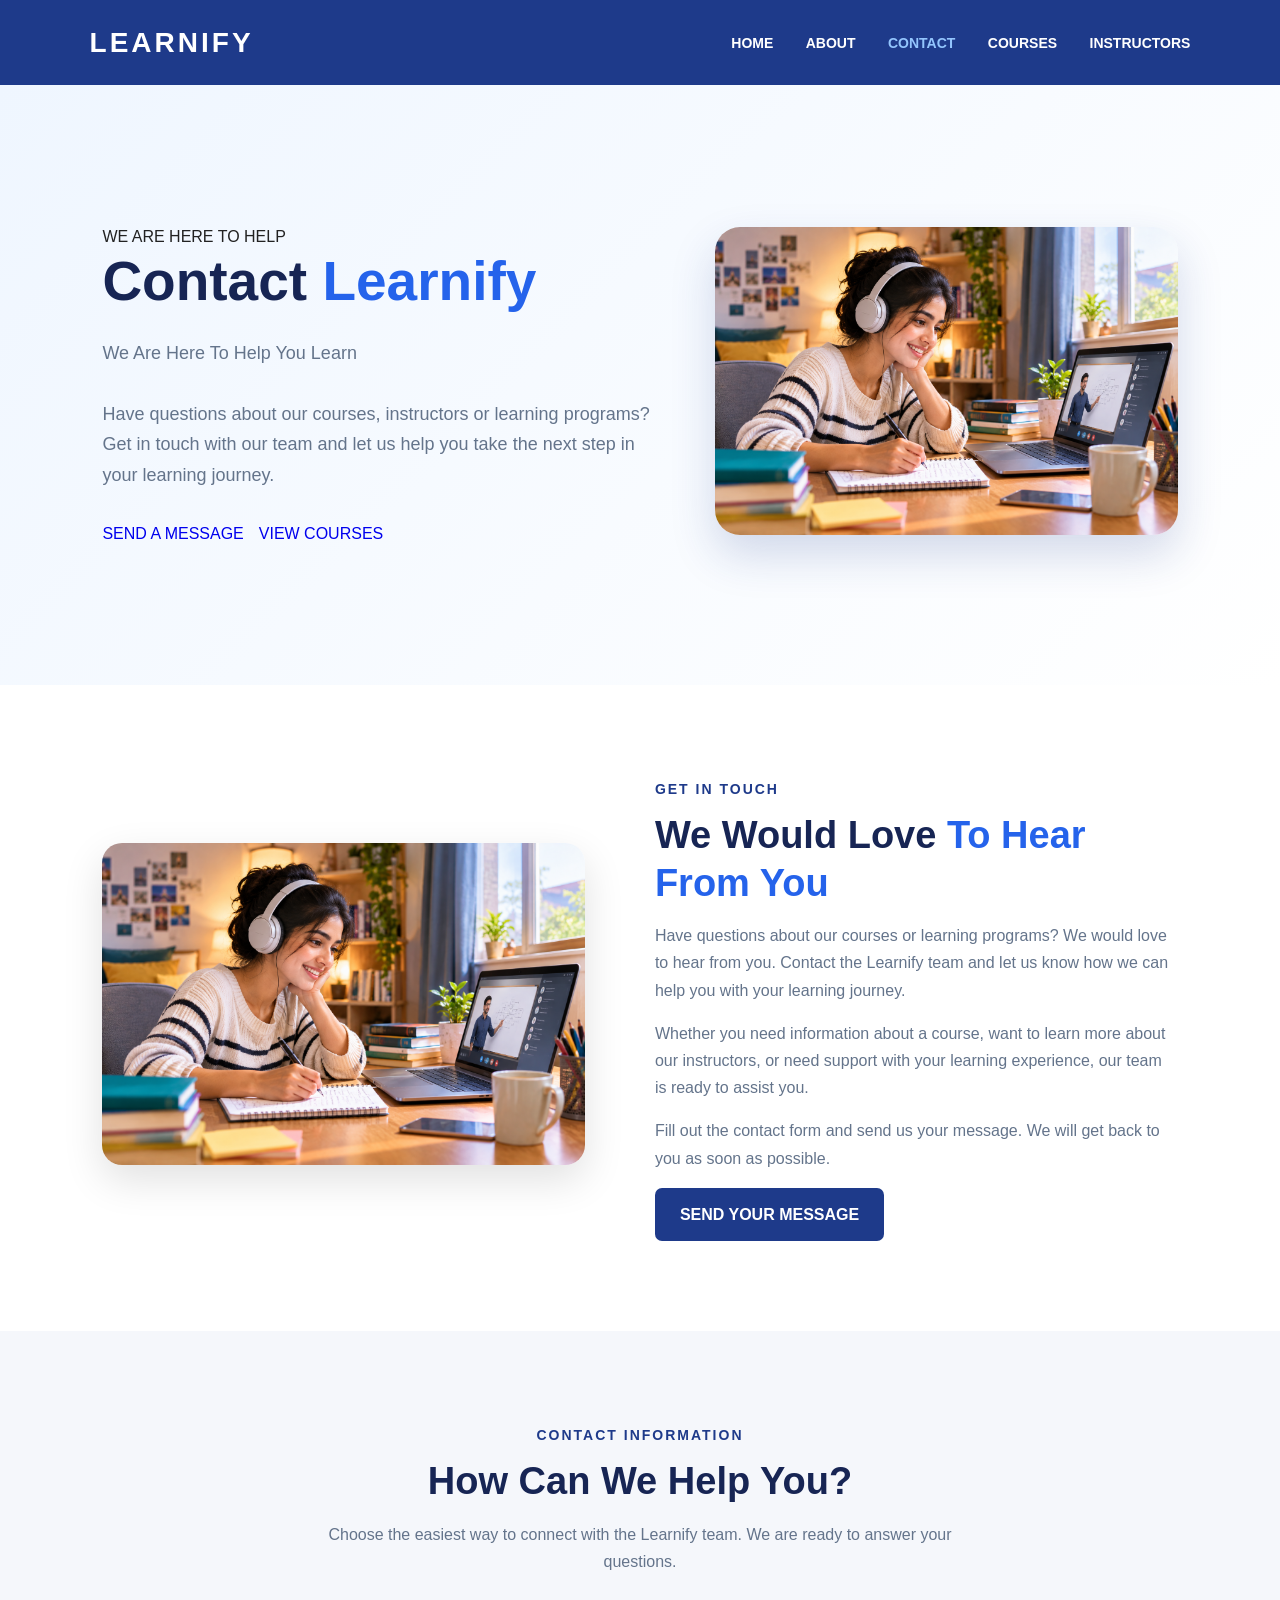
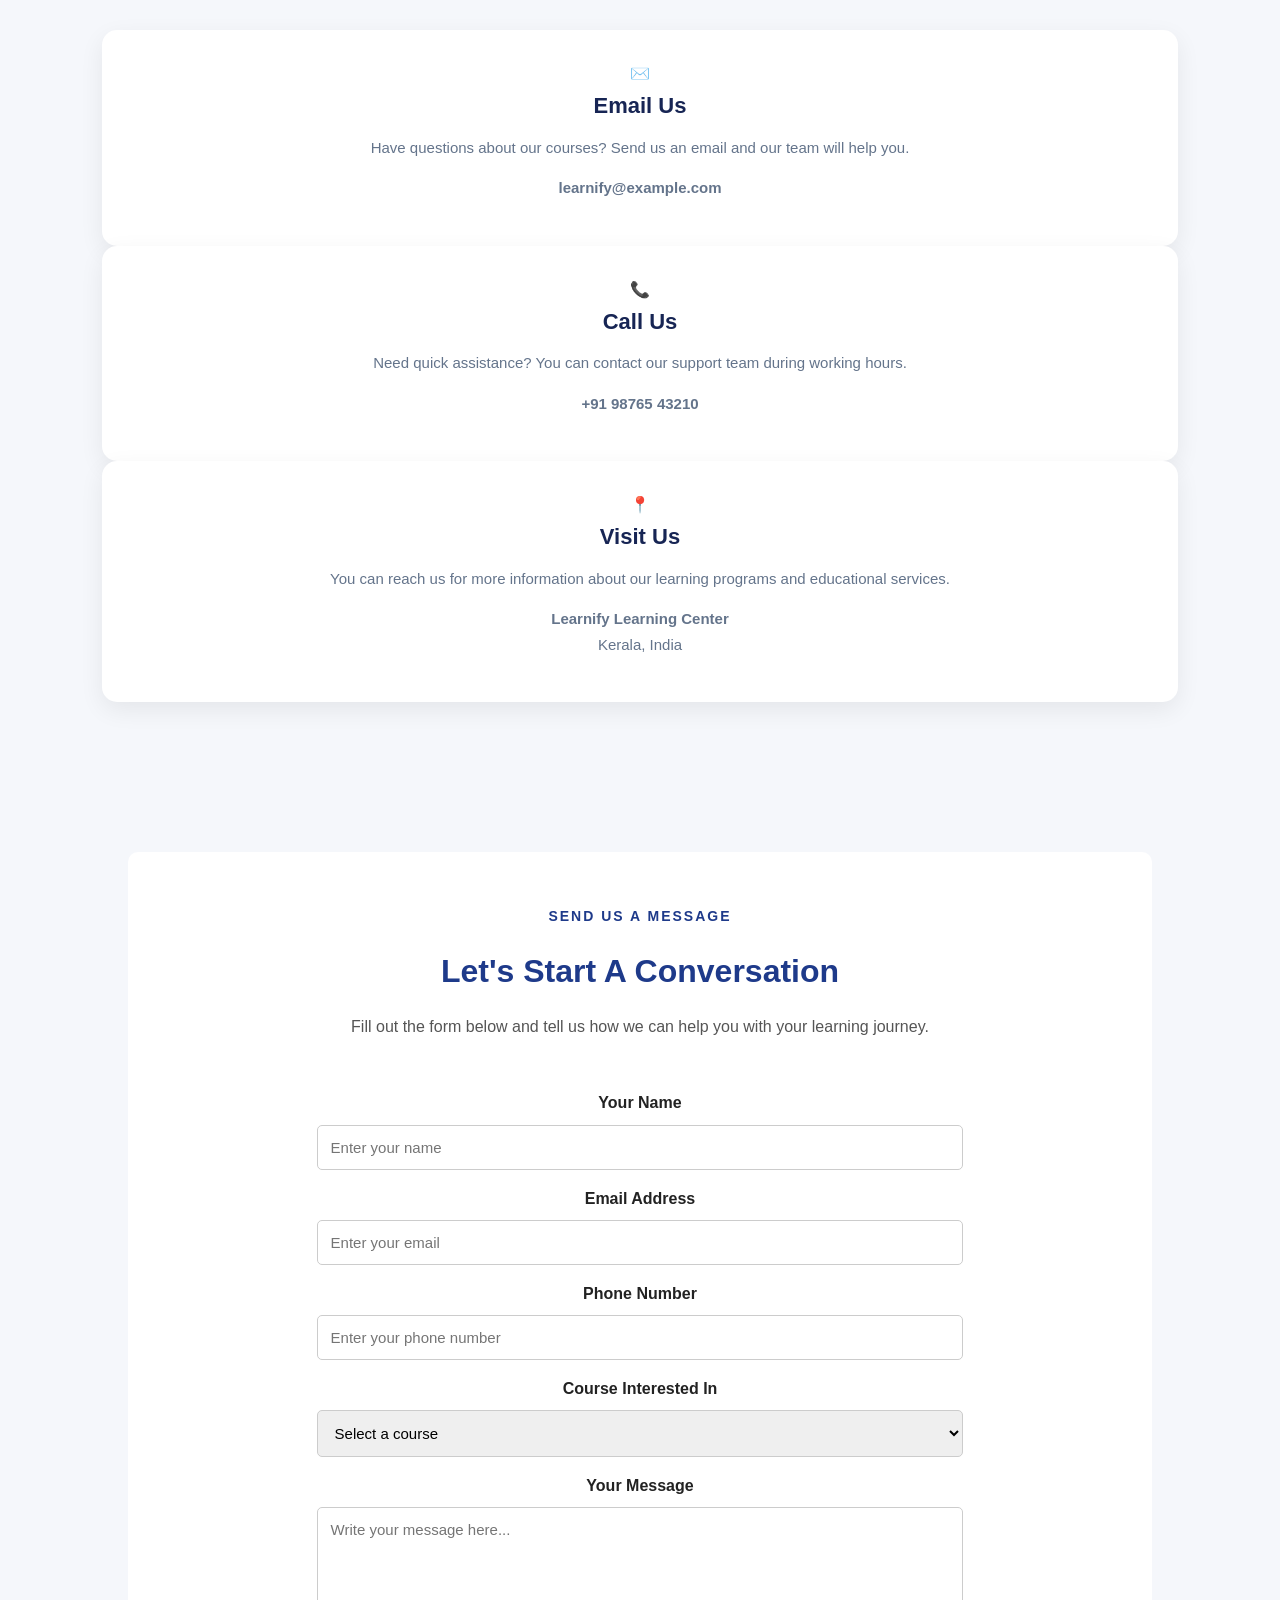
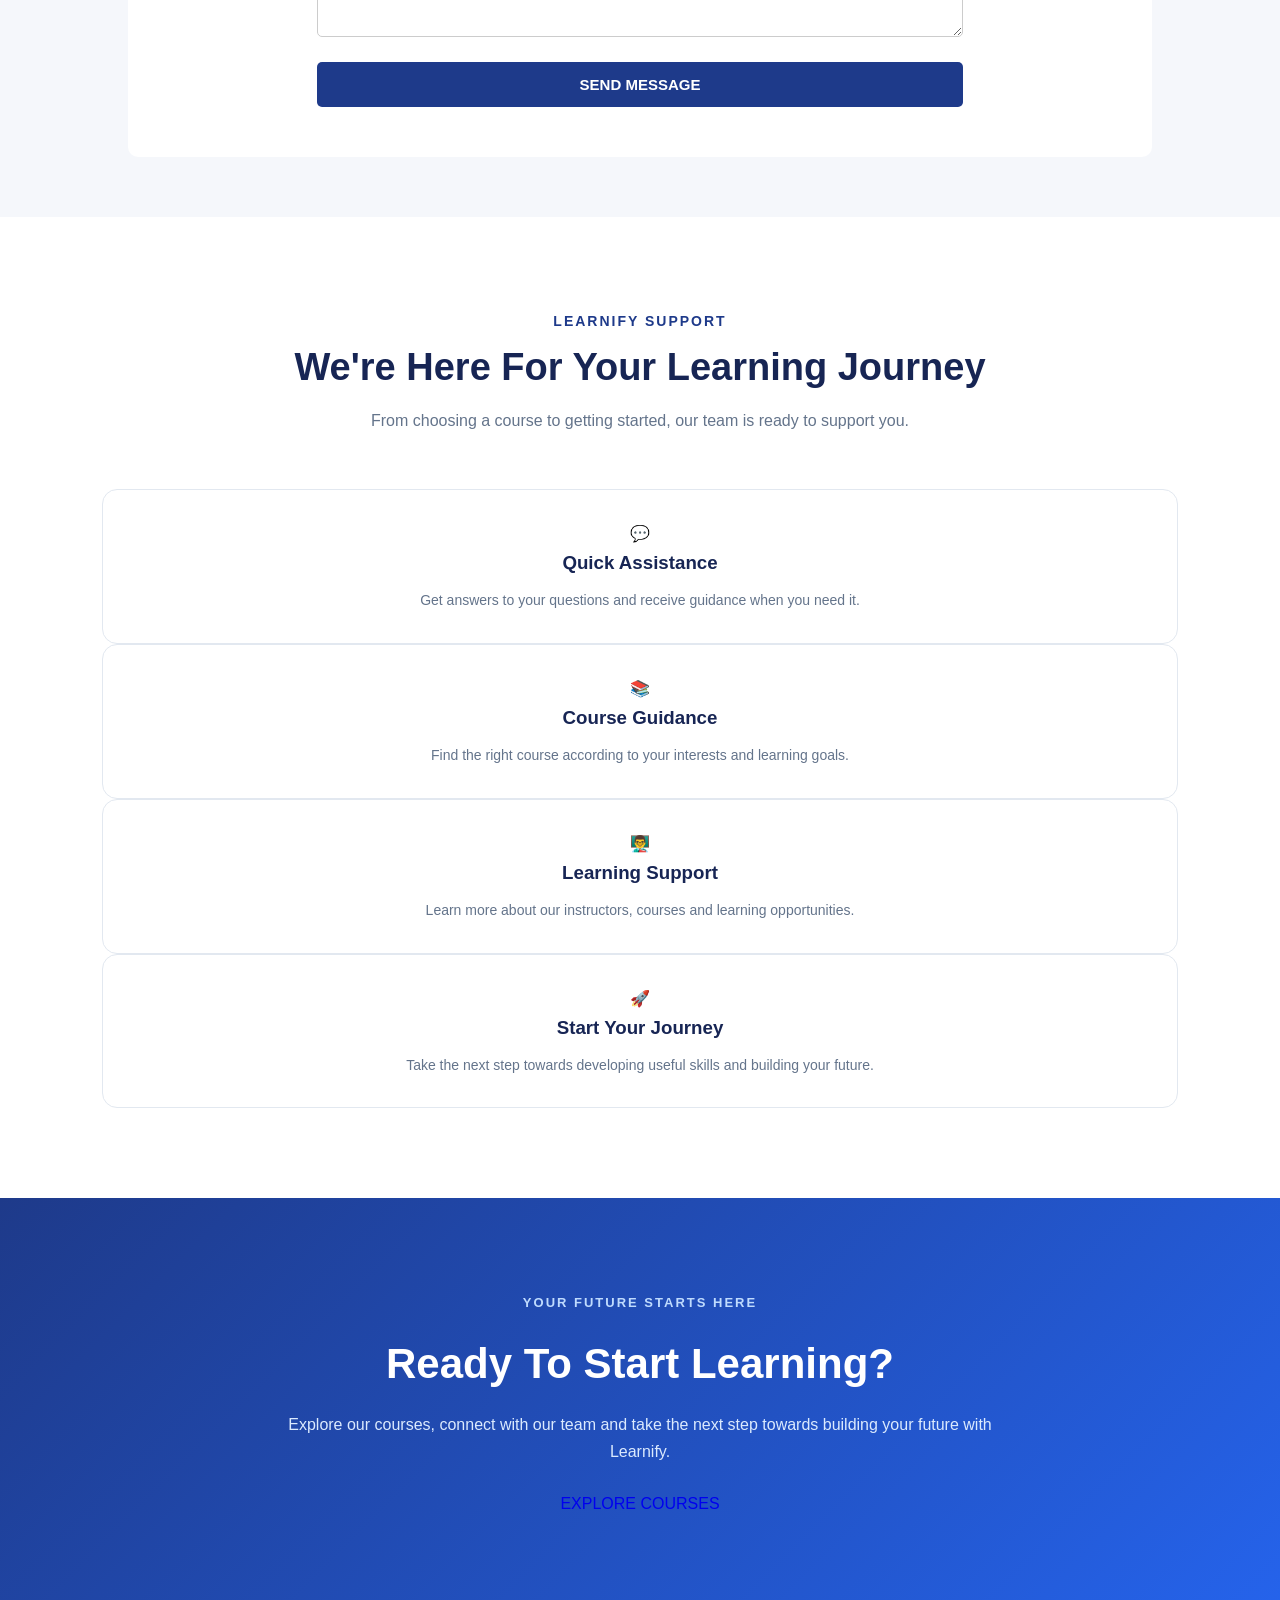
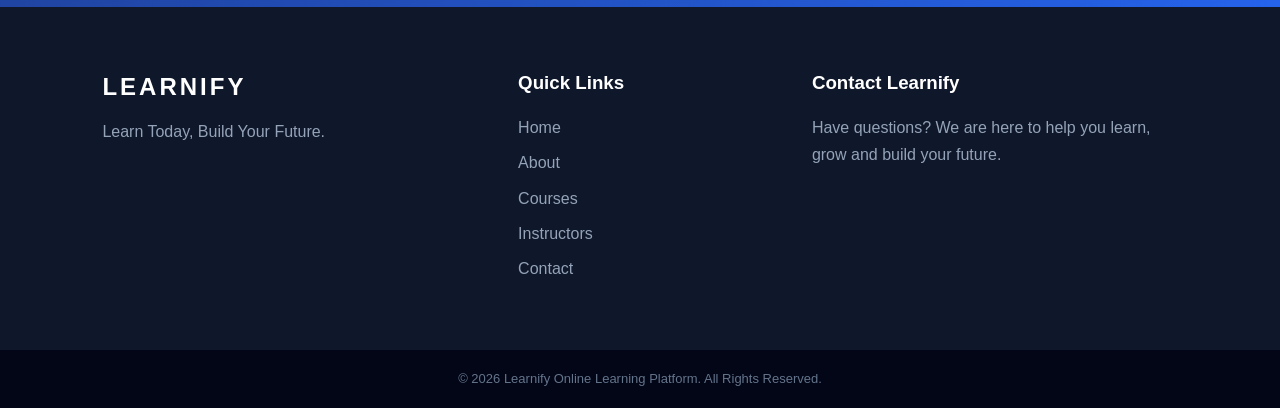
==== commit 5d24cb16: "Update contact.html" ====
--- a/contact.html
+++ b/contact.html
@@ -1,4 +1,3 @@
-```html
 <!DOCTYPE html>
 <html lang="en">
 
